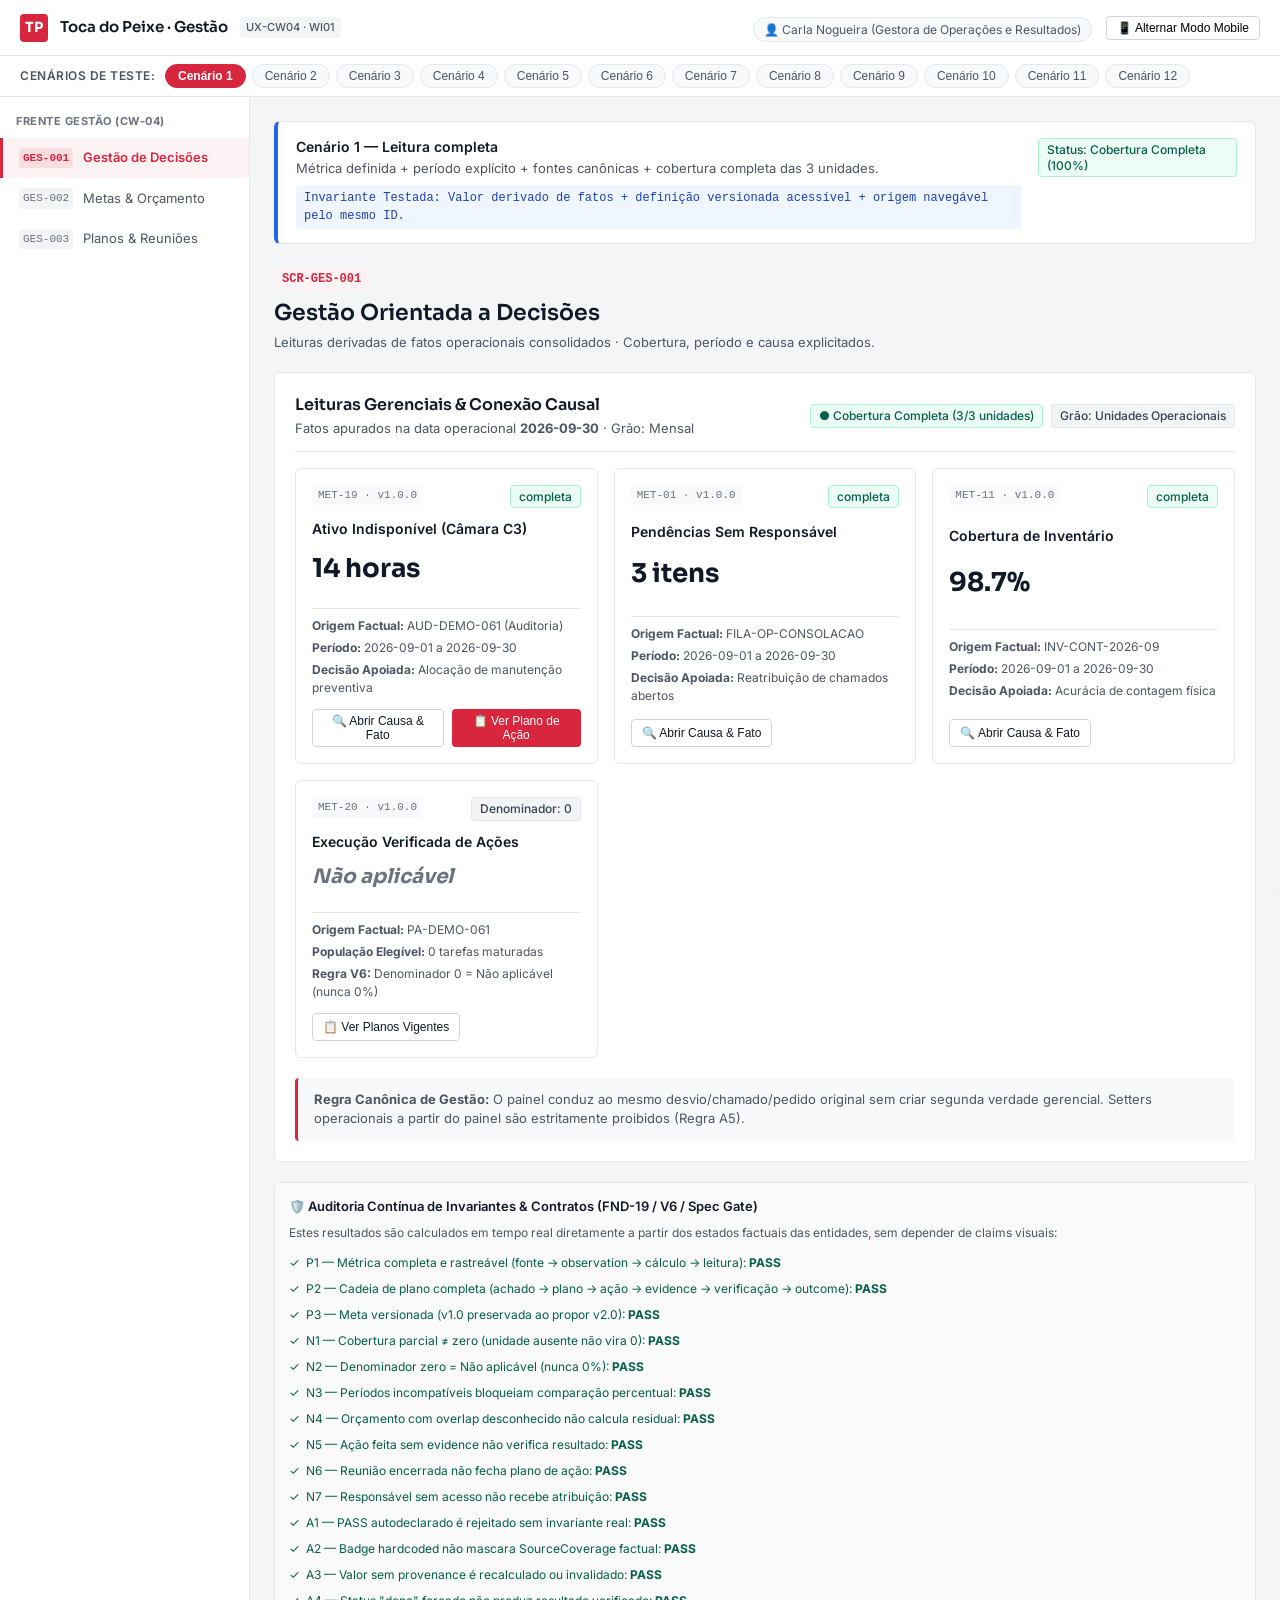
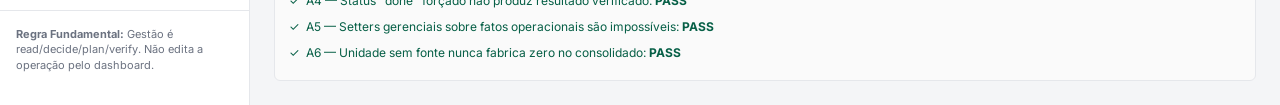
==== index.html @ 5479f74d "UX-CW04 WI01 management decision prototype and adversarial evidence" ====
<!DOCTYPE html>
<html lang="pt-BR">
<head>
  <meta charset="UTF-8">
  <meta name="viewport" content="width=device-width, initial-scale=1.0">
  <title>Toca do Peixe — Gestão Orientada a Decisões (UX-CW04 WI01)</title>
  <link rel="preconnect" href="https://fonts.googleapis.com">
  <link rel="preconnect" href="https://fonts.gstatic.com" crossorigin>
  <link href="https://fonts.googleapis.com/css2?family=Inter:wght@400;500;600;700&family=Sora:wght@500;600;700&display=swap" rel="stylesheet">
  <link rel="stylesheet" href="styles.css">
</head>
<body>
  <div class="app-container">
    <!-- Top Bar -->
    <header class="top-bar">
      <div class="brand-section">
        <div class="brand-logo">TP</div>
        <div class="brand-title">Toca do Peixe · Gestão</div>
        <span class="brand-badge">UX-CW04 · WI01</span>
      </div>
      <div class="top-controls">
        <div id="user-badge-container"></div>
        <button class="btn-view-toggle" id="btn-toggle-mobile" onclick="window.ManagementApp.toggleMobileView()">
          📱 Alternar Modo Mobile
        </button>
      </div>
    </header>

    <!-- Scenario Toolbar -->
    <section class="scenario-toolbar">
      <span class="scenario-label">Cenários de Teste:</span>
      <div class="scenario-chips" id="scenario-chips-container"></div>
    </section>

    <!-- Main Workspace -->
    <div class="main-wrapper">
      <!-- Sidebar Navigation -->
      <aside class="sidebar">
        <div class="nav-group-title">Frente Gestão (CW-04)</div>
        <nav>
          <a class="nav-item active" data-surface="SCR-GES-001" onclick="window.ManagementApp.navigateSurface('SCR-GES-001')">
            <span class="nav-code">GES-001</span>
            <span>Gestão de Decisões</span>
          </a>
          <a class="nav-item" data-surface="SCR-GES-002" onclick="window.ManagementApp.navigateSurface('SCR-GES-002')">
            <span class="nav-code">GES-002</span>
            <span>Metas & Orçamento</span>
          </a>
          <a class="nav-item" data-surface="SCR-GES-003" onclick="window.ManagementApp.navigateSurface('SCR-GES-003')">
            <span class="nav-code">GES-003</span>
            <span>Planos & Reuniões</span>
          </a>
        </nav>

        <div style="margin-top: auto; padding: 16px; border-top: 1px solid var(--border-subtle);">
          <div style="font-size: 11px; color: var(--fg-subtle); line-height: 1.4;">
            <strong>Regra Fundamental:</strong> Gestão é read/decide/plan/verify. Não edita a operação pelo dashboard.
          </div>
        </div>
      </aside>

      <!-- Content Area -->
      <main class="content-area">
        <!-- Scenario Banner -->
        <div id="scenario-banner-container"></div>

        <!-- Surface 1: SCR-GES-001 -->
        <section class="surface-view active" id="SCR-GES-001">
          <div class="surface-header">
            <span class="surface-code-tag">SCR-GES-001</span>
            <h1 class="surface-title">Gestão Orientada a Decisões</h1>
            <p class="surface-subtitle">Leituras derivadas de fatos operacionais consolidados · Cobertura, período e causa explicitados.</p>
          </div>
          <div id="ges-001-content"></div>
        </section>

        <!-- Surface 2: SCR-GES-002 -->
        <section class="surface-view" id="SCR-GES-002">
          <div class="surface-header">
            <span class="surface-code-tag">SCR-GES-002</span>
            <h1 class="surface-title">Metas, Orçamento e Resultados</h1>
            <p class="surface-subtitle">Decomposição financeira de META-DEMO-061 · Comparabilidade estrita e versionamento sem reescrita retroativa.</p>
          </div>
          <div id="ges-002-content"></div>
        </section>

        <!-- Surface 3: SCR-GES-003 -->
        <section class="surface-view" id="SCR-GES-003">
          <div class="surface-header">
            <span class="surface-code-tag">SCR-GES-003</span>
            <h1 class="surface-title">Planos de Ação e Reuniões</h1>
            <p class="surface-subtitle">Cadeia factual de PA-DEMO-061: Achado de Origem → Ação → Evidência → Verificação → Resultado.</p>
          </div>
          <div id="ges-003-content"></div>
        </section>

        <!-- Invariants & Authority Proof Box -->
        <div class="proof-box">
          <div class="proof-title">
            <span>🛡️ Auditoria Contínua de Invariantes & Contratos (FND-19 / V6 / Spec Gate)</span>
          </div>
          <p style="font-size: 12px; color: var(--fg-muted); margin-bottom: 8px;">
            Estes resultados são calculados em tempo real diretamente a partir dos estados factuais das entidades, sem depender de claims visuais:
          </p>
          <ul class="proof-list" id="invariants-list"></ul>
        </div>
      </main>
    </div>

    <!-- Contextual Slide-out Drawer for "Abrir Causa" -->
    <div class="drawer-overlay" id="drawer-overlay" onclick="window.ManagementApp.closeDrawer()"></div>
    <div class="drawer" id="contextual-drawer">
      <div class="drawer-header">
        <div class="drawer-title" id="drawer-title-text">Origem Factual</div>
        <button class="drawer-close" onclick="window.ManagementApp.closeDrawer()">&times;</button>
      </div>
      <div class="drawer-body" id="drawer-body-content"></div>
    </div>
  </div>

  <script src="app.js"></script>
</body>
</html>
---- styles.css ----
/* ==========================================================================
   Toca do Peixe — UX-CW04 WI01: Management Decision Prototype
   Faisca Works Product UI Kit v0.3 Foundation
   ========================================================================== */

:root {
  /* Primitive Colors & Neutral Canvas */
  --bg-canvas: #F4F5F7;
  --bg-surface: #FFFFFF;
  --bg-subtle: #F8F9FA;
  --bg-sidebar: #FFFFFF;
  --bg-overlay: rgba(15, 23, 42, 0.45);

  --border-subtle: #E5E7EB;
  --border-muted: #D1D5DB;
  --border-strong: #9CA3AF;

  --fg-default: #111827;
  --fg-muted: #4B5563;
  --fg-subtle: #6B7280;
  --fg-on-primary: #FFFFFF;

  /* Accent / Action */
  --primary-default: #D7263D; /* Faisca Brand Red */
  --primary-hover: #BA1A2F;
  --primary-subtle: #FDF2F4;
  --primary-subtle-fg: #D7263D;

  --blue-default: #2563EB;
  --blue-subtle: #EFF6FF;
  --blue-fg: #1D4ED8;

  --success-bg: #ECFDF5;
  --success-border: #A7F3D0;
  --success-fg: #065F46;

  --warning-bg: #FFFBEB;
  --warning-border: #FDE68A;
  --warning-fg: #92400E;

  --danger-bg: #FEF2F2;
  --danger-border: #FECACA;
  --danger-fg: #991B1B;

  --neutral-badge-bg: #F3F4F6;
  --neutral-badge-fg: #374151;

  /* Typography */
  --font-family-display: 'Sora', -apple-system, BlinkMacSystemFont, 'Segoe UI', Roboto, sans-serif;
  --font-family-sans: 'Inter', -apple-system, BlinkMacSystemFont, 'Segoe UI', Roboto, sans-serif;
  --font-family-mono: 'SFMono-Regular', Consolas, 'Liberation Mono', Menlo, Courier, monospace;

  /* Spacing & Radii */
  --radius-sm: 4px;
  --radius-md: 6px;
  --radius-lg: 8px;
  --radius-pill: 9999px;

  /* Header & Navigation */
  --header-height: 56px;
  --sidebar-width: 250px;
}

* {
  box-sizing: border-box;
  margin: 0;
  padding: 0;
}

body {
  font-family: var(--font-family-sans);
  background-color: var(--bg-canvas);
  color: var(--fg-default);
  line-height: 1.5;
  -webkit-font-smoothing: antialiased;
  min-height: 100vh;
}

/* App Layout */
.app-container {
  display: flex;
  min-height: 100vh;
  flex-direction: column;
}

/* Top App Bar */
.top-bar {
  height: var(--header-height);
  background-color: var(--bg-surface);
  border-bottom: 1px solid var(--border-subtle);
  display: flex;
  align-items: center;
  justify-content: space-between;
  padding: 0 20px;
  position: sticky;
  top: 0;
  z-index: 40;
}

.brand-section {
  display: flex;
  align-items: center;
  gap: 12px;
}

.brand-logo {
  width: 28px;
  height: 28px;
  background-color: var(--primary-default);
  color: #fff;
  border-radius: var(--radius-sm);
  display: flex;
  align-items: center;
  justify-content: center;
  font-weight: 700;
  font-family: var(--font-family-display);
  font-size: 14px;
}

.brand-title {
  font-family: var(--font-family-display);
  font-size: 15px;
  font-weight: 600;
  color: var(--fg-default);
}

.brand-badge {
  font-size: 11px;
  background: var(--neutral-badge-bg);
  color: var(--fg-muted);
  padding: 2px 6px;
  border-radius: var(--radius-sm);
  font-weight: 500;
}

.top-controls {
  display: flex;
  align-items: center;
  gap: 14px;
}

.user-badge {
  font-size: 12px;
  color: var(--fg-muted);
  background: var(--bg-subtle);
  border: 1px solid var(--border-subtle);
  padding: 4px 10px;
  border-radius: var(--radius-pill);
}

.btn-view-toggle {
  background: #fff;
  border: 1px solid var(--border-muted);
  padding: 4px 10px;
  border-radius: var(--radius-sm);
  font-size: 12px;
  cursor: pointer;
  display: flex;
  align-items: center;
  gap: 6px;
}
.btn-view-toggle:hover {
  background: var(--bg-subtle);
}

/* Scenario Toolbar */
.scenario-toolbar {
  background-color: #FFFFFF;
  border-bottom: 1px solid var(--border-subtle);
  padding: 8px 20px;
  display: flex;
  align-items: center;
  gap: 10px;
  overflow-x: auto;
  white-space: nowrap;
}

.scenario-label {
  font-size: 12px;
  font-weight: 600;
  color: var(--fg-muted);
  text-transform: uppercase;
  letter-spacing: 0.5px;
}

.scenario-chips {
  display: flex;
  gap: 6px;
}

.scenario-btn {
  background: var(--bg-subtle);
  border: 1px solid var(--border-subtle);
  border-radius: var(--radius-pill);
  padding: 4px 12px;
  font-size: 12px;
  font-weight: 500;
  color: var(--fg-muted);
  cursor: pointer;
  transition: all 0.15s ease;
}
.scenario-btn:hover {
  background: #E5E7EB;
  color: var(--fg-default);
}
.scenario-btn.active {
  background: var(--primary-default);
  color: #FFFFFF;
  border-color: var(--primary-default);
  font-weight: 600;
}

/* Main Workspace */
.main-wrapper {
  display: flex;
  flex: 1;
}

/* Sidebar */
.sidebar {
  width: var(--sidebar-width);
  background-color: var(--bg-sidebar);
  border-right: 1px solid var(--border-subtle);
  padding: 16px 0;
  display: flex;
  flex-direction: column;
}

.nav-group-title {
  font-size: 11px;
  font-weight: 700;
  text-transform: uppercase;
  color: var(--fg-subtle);
  padding: 0 16px 8px;
  letter-spacing: 0.5px;
}

.nav-item {
  display: flex;
  align-items: center;
  gap: 10px;
  padding: 10px 16px;
  font-size: 13px;
  color: var(--fg-muted);
  text-decoration: none;
  border-left: 3px solid transparent;
  cursor: pointer;
  transition: background 0.15s, color 0.15s;
}
.nav-item:hover {
  background-color: var(--bg-subtle);
  color: var(--fg-default);
}
.nav-item.active {
  background-color: var(--primary-subtle);
  color: var(--primary-default);
  border-left-color: var(--primary-default);
  font-weight: 600;
}

.nav-code {
  font-family: var(--font-family-mono);
  font-size: 11px;
  background: var(--neutral-badge-bg);
  padding: 2px 4px;
  border-radius: var(--radius-sm);
  color: var(--fg-subtle);
}
.nav-item.active .nav-code {
  background: rgba(215, 38, 61, 0.1);
  color: var(--primary-default);
}

/* Content Area */
.content-area {
  flex: 1;
  padding: 24px;
  max-width: 1200px;
  margin: 0 auto;
  width: 100%;
}

/* Surface Container */
.surface-view {
  display: none;
}
.surface-view.active {
  display: block;
}

/* Page Header */
.surface-header {
  margin-bottom: 20px;
}
.surface-code-tag {
  font-family: var(--font-family-mono);
  font-size: 12px;
  font-weight: 600;
  color: var(--primary-default);
  background: var(--primary-subtle);
  padding: 2px 8px;
  border-radius: var(--radius-sm);
  display: inline-block;
  margin-bottom: 6px;
}
.surface-title {
  font-family: var(--font-family-display);
  font-size: 22px;
  font-weight: 600;
  color: var(--fg-default);
}
.surface-subtitle {
  font-size: 13px;
  color: var(--fg-muted);
  margin-top: 4px;
}

/* Scenario Banner */
.scenario-banner {
  background: #FFFFFF;
  border: 1px solid var(--border-subtle);
  border-left: 4px solid var(--blue-default);
  border-radius: var(--radius-md);
  padding: 14px 18px;
  margin-bottom: 20px;
  display: flex;
  align-items: flex-start;
  justify-content: space-between;
  gap: 16px;
}
.scenario-banner-title {
  font-size: 14px;
  font-weight: 600;
  color: var(--fg-default);
}
.scenario-banner-desc {
  font-size: 13px;
  color: var(--fg-muted);
  margin-top: 2px;
}
.scenario-banner-contract {
  font-size: 12px;
  color: #1E40AF;
  background: #EFF6FF;
  padding: 4px 8px;
  border-radius: var(--radius-sm);
  display: inline-block;
  margin-top: 6px;
  font-family: var(--font-family-mono);
}

/* Cards & Surface Elements */
.card {
  background: var(--bg-surface);
  border: 1px solid var(--border-subtle);
  border-radius: var(--radius-md);
  padding: 20px;
  margin-bottom: 20px;
}

.card-header {
  display: flex;
  align-items: center;
  justify-content: space-between;
  margin-bottom: 16px;
  padding-bottom: 12px;
  border-bottom: 1px solid var(--border-subtle);
}
.card-title {
  font-family: var(--font-family-display);
  font-size: 16px;
  font-weight: 600;
  color: var(--fg-default);
  display: flex;
  align-items: center;
  gap: 8px;
}

/* Dimension Status Component */
.dimension-status {
  display: flex;
  flex-wrap: wrap;
  gap: 8px;
  align-items: center;
}

.badge {
  display: inline-flex;
  align-items: center;
  gap: 5px;
  padding: 3px 8px;
  border-radius: var(--radius-sm);
  font-size: 12px;
  font-weight: 500;
  line-height: 1.3;
}

.badge-success {
  background: var(--success-bg);
  border: 1px solid var(--success-border);
  color: var(--success-fg);
}
.badge-warning {
  background: var(--warning-bg);
  border: 1px solid var(--warning-border);
  color: var(--warning-fg);
}
.badge-danger {
  background: var(--danger-bg);
  border: 1px solid var(--danger-border);
  color: var(--danger-fg);
}
.badge-neutral {
  background: var(--neutral-badge-bg);
  border: 1px solid var(--border-subtle);
  color: var(--neutral-badge-fg);
}
.badge-blue {
  background: var(--blue-subtle);
  border: 1px solid #BFDBFE;
  color: var(--blue-fg);
}

/* Metrics Grid */
.metrics-grid {
  display: grid;
  grid-template-columns: repeat(auto-fit, minmax(280px, 1fr));
  gap: 16px;
  margin-bottom: 20px;
}

.metric-card {
  background: var(--bg-surface);
  border: 1px solid var(--border-subtle);
  border-radius: var(--radius-md);
  padding: 16px;
  display: flex;
  flex-direction: column;
  justify-content: space-between;
  position: relative;
  transition: border-color 0.15s ease;
}
.metric-card:hover {
  border-color: var(--border-muted);
}
.metric-card-header {
  display: flex;
  align-items: flex-start;
  justify-content: space-between;
  gap: 8px;
  margin-bottom: 10px;
}
.metric-id-tag {
  font-family: var(--font-family-mono);
  font-size: 11px;
  color: var(--fg-subtle);
  background: var(--bg-subtle);
  padding: 2px 6px;
  border-radius: var(--radius-sm);
}
.metric-name {
  font-size: 14px;
  font-weight: 600;
  color: var(--fg-default);
}
.metric-value-box {
  margin: 10px 0;
}
.metric-value {
  font-family: var(--font-family-display);
  font-size: 26px;
  font-weight: 700;
  color: var(--fg-default);
}
.metric-value.na {
  color: var(--fg-subtle);
  font-size: 20px;
  font-style: italic;
}
.metric-meta {
  font-size: 12px;
  color: var(--fg-muted);
  display: flex;
  flex-direction: column;
  gap: 4px;
  margin-top: 10px;
  border-top: 1px solid var(--border-subtle);
  padding-top: 8px;
}

.metric-actions {
  display: flex;
  gap: 8px;
  margin-top: 12px;
}

/* Buttons */
.btn {
  display: inline-flex;
  align-items: center;
  justify-content: center;
  gap: 6px;
  padding: 8px 14px;
  border-radius: var(--radius-sm);
  font-size: 13px;
  font-weight: 500;
  cursor: pointer;
  border: 1px solid transparent;
  transition: background 0.15s ease, border-color 0.15s ease;
  min-height: 36px;
}
.btn-primary {
  background: var(--primary-default);
  color: #fff;
}
.btn-primary:hover {
  background: var(--primary-hover);
}
.btn-secondary {
  background: #fff;
  border-color: var(--border-muted);
  color: var(--fg-default);
}
.btn-secondary:hover {
  background: var(--bg-subtle);
}
.btn-sm {
  padding: 4px 10px;
  font-size: 12px;
  min-height: 28px;
}

/* Tables */
.table-responsive {
  overflow-x: auto;
}
.data-table {
  width: 100%;
  border-collapse: collapse;
  text-align: left;
  font-size: 13px;
}
.data-table th {
  background: var(--bg-subtle);
  color: var(--fg-muted);
  font-weight: 600;
  padding: 10px 12px;
  border-bottom: 1px solid var(--border-subtle);
  font-size: 12px;
  text-transform: uppercase;
  letter-spacing: 0.5px;
}
.data-table td {
  padding: 12px;
  border-bottom: 1px solid var(--border-subtle);
  color: var(--fg-default);
}
.data-table tr:hover td {
  background-color: #FAFAFA;
}

/* Contextual Slide-out Drawer */
.drawer-overlay {
  position: fixed;
  inset: 0;
  background: var(--bg-overlay);
  z-index: 90;
  display: none;
}
.drawer-overlay.active {
  display: block;
}

.drawer {
  position: fixed;
  top: 0;
  right: -500px;
  width: 480px;
  max-width: 90vw;
  height: 100vh;
  background: #FFFFFF;
  box-shadow: -4px 0 20px rgba(0, 0, 0, 0.1);
  z-index: 100;
  display: flex;
  flex-direction: column;
  transition: right 0.25s ease-in-out;
}
.drawer.open {
  right: 0;
}

.drawer-header {
  padding: 16px 20px;
  border-bottom: 1px solid var(--border-subtle);
  display: flex;
  align-items: center;
  justify-content: space-between;
}
.drawer-title {
  font-family: var(--font-family-display);
  font-size: 16px;
  font-weight: 600;
}
.drawer-close {
  background: none;
  border: none;
  font-size: 20px;
  cursor: pointer;
  color: var(--fg-muted);
}
.drawer-body {
  padding: 20px;
  overflow-y: auto;
  flex: 1;
}

.drawer-section {
  margin-bottom: 18px;
}
.drawer-section-title {
  font-size: 12px;
  font-weight: 700;
  text-transform: uppercase;
  color: var(--fg-subtle);
  margin-bottom: 6px;
  letter-spacing: 0.5px;
}

.drawer-fact-box {
  background: var(--bg-subtle);
  border: 1px solid var(--border-subtle);
  border-radius: var(--radius-sm);
  padding: 12px;
  font-family: var(--font-family-mono);
  font-size: 12px;
  color: var(--fg-default);
  line-height: 1.6;
}

/* Invariant Proof Box */
.proof-box {
  background: #FAFAFA;
  border: 1px solid var(--border-subtle);
  border-radius: var(--radius-md);
  padding: 14px;
  margin-top: 14px;
}
.proof-title {
  font-size: 13px;
  font-weight: 600;
  color: var(--fg-default);
  margin-bottom: 8px;
  display: flex;
  align-items: center;
  gap: 6px;
}
.proof-list {
  list-style: none;
  font-size: 12px;
}
.proof-item {
  display: flex;
  align-items: center;
  gap: 6px;
  padding: 4px 0;
}
.proof-item.pass {
  color: var(--success-fg);
}
.proof-item.fail {
  color: var(--danger-fg);
  font-weight: 600;
}

/* Mobile Frame Simulation */
.mobile-mode-container {
  max-width: 390px !important;
  margin: 0 auto;
  border: 1px solid var(--border-muted);
  box-shadow: 0 4px 20px rgba(0,0,0,0.08);
  border-radius: 16px;
  background: #fff;
  overflow-x: hidden;
}

/* Strict mobile styles */
@media (max-width: 768px) {
  .sidebar {
    display: none;
  }
  .content-area {
    padding: 16px;
    max-width: 100vw;
    overflow-x: hidden;
  }
  .metrics-grid {
    grid-template-columns: 1fr;
  }
  .drawer {
    width: 100vw;
    max-width: 100vw;
  }
  .btn {
    min-height: 44px; /* Touch target requirement */
  }
}
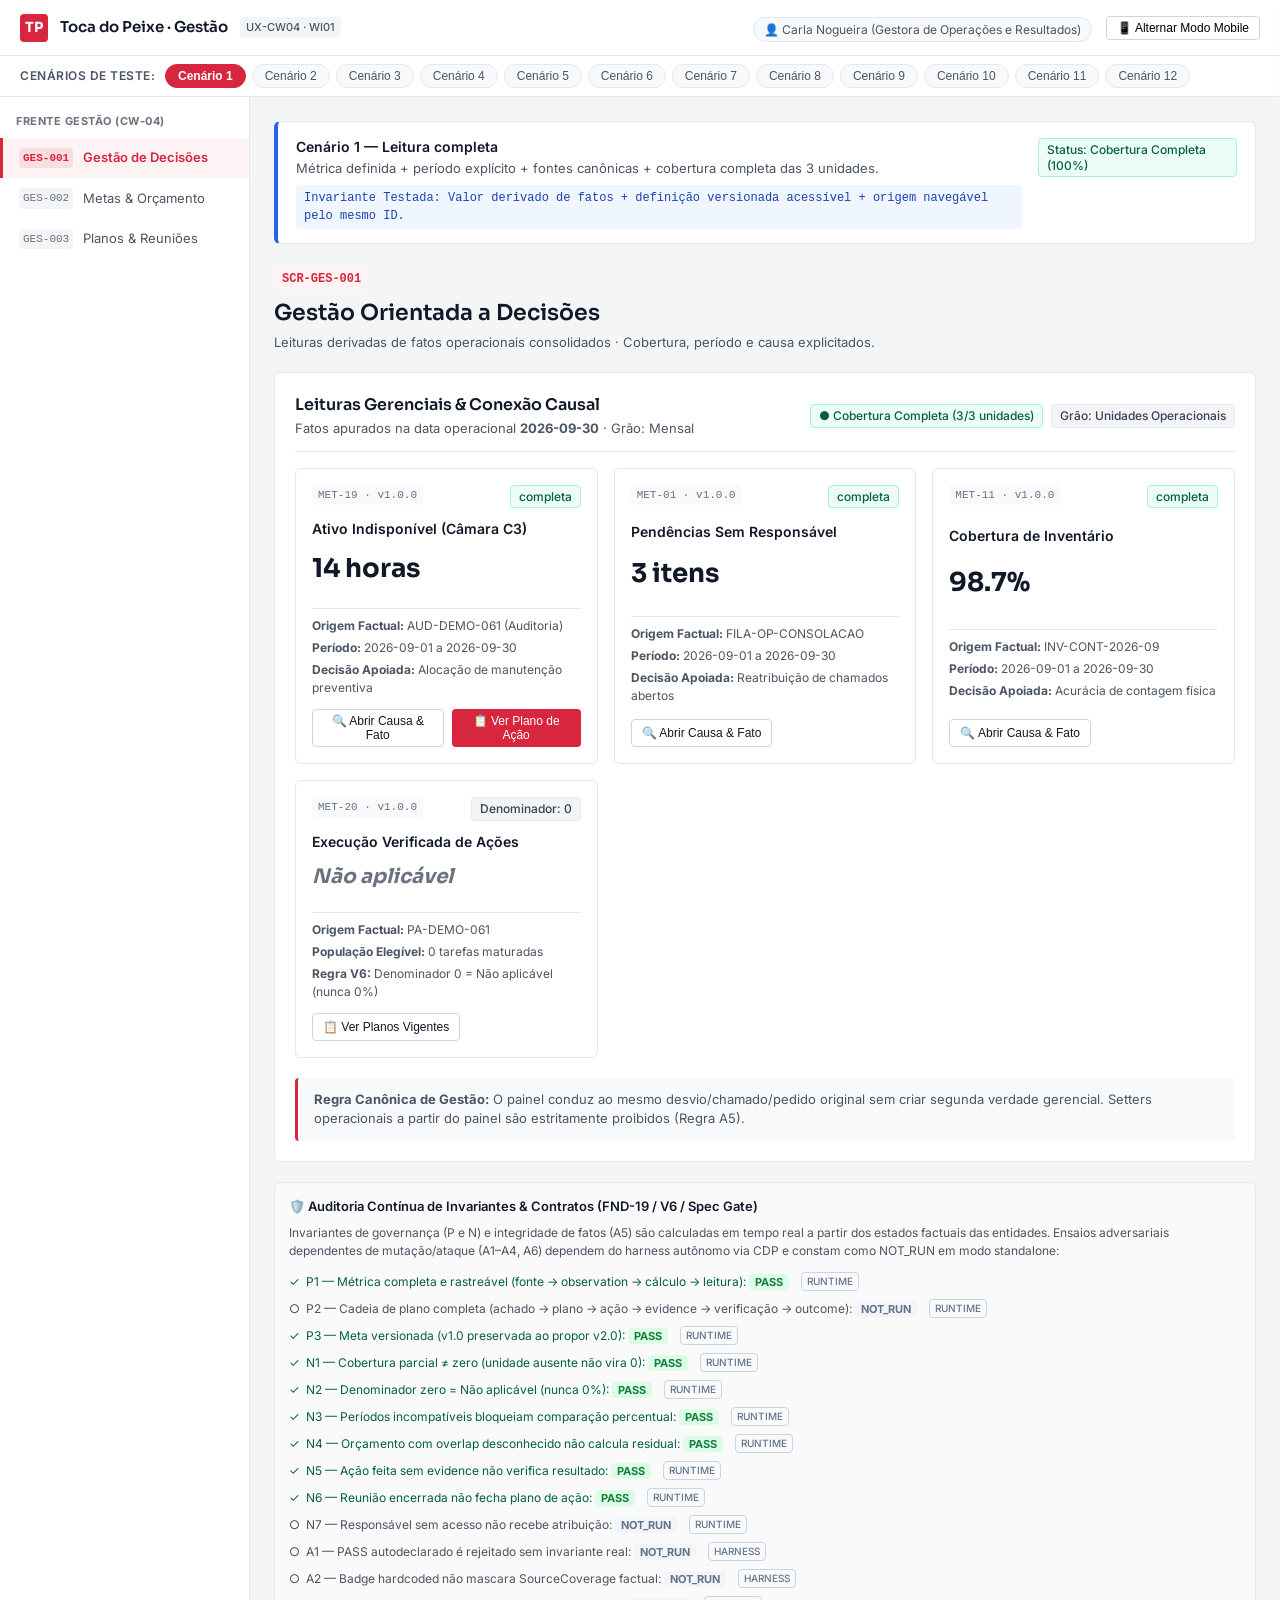
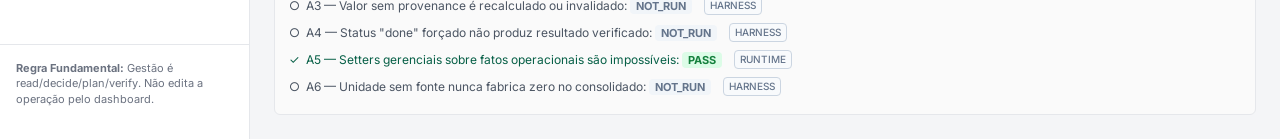
==== commit a2bf78de: "test(cw04): remove hardcoded proof pass states" ====
--- a/index.html
+++ b/index.html
@@ -100,7 +100,7 @@
             <span>🛡️ Auditoria Contínua de Invariantes & Contratos (FND-19 / V6 / Spec Gate)</span>
           </div>
           <p style="font-size: 12px; color: var(--fg-muted); margin-bottom: 8px;">
-            Estes resultados são calculados em tempo real diretamente a partir dos estados factuais das entidades, sem depender de claims visuais:
+            Invariantes de governança (P e N) e integridade de fatos (A5) são calculadas em tempo real a partir dos estados factuais das entidades. Ensaios adversariais dependentes de mutação/ataque (A1–A4, A6) dependem do harness autônomo via CDP e constam como NOT_RUN em modo standalone:
           </p>
           <ul class="proof-list" id="invariants-list"></ul>
         </div>
--- a/styles.css
+++ b/styles.css
@@ -667,9 +667,44 @@
 .proof-item.pass {
   color: var(--success-fg);
 }
+.proof-item.pass strong {
+  color: #15803D;
+  background: #DCFCE7;
+  padding: 1px 6px;
+  border-radius: 4px;
+  font-size: 11px;
+}
 .proof-item.fail {
   color: var(--danger-fg);
   font-weight: 600;
+}
+.proof-item.fail strong {
+  color: #B91C1C;
+  background: #FEE2E2;
+  padding: 1px 6px;
+  border-radius: 4px;
+  font-size: 11px;
+}
+.proof-item.not-run {
+  color: var(--fg-muted);
+}
+.proof-item.not-run strong {
+  color: #64748B;
+  background: #F1F5F9;
+  padding: 1px 6px;
+  border-radius: 4px;
+  font-size: 11px;
+}
+.proof-source-tag {
+  font-size: 10px;
+  padding: 1px 5px;
+  border-radius: 4px;
+  background: #F8FAFC;
+  border: 1px solid #CBD5E1;
+  color: #64748B;
+  text-transform: uppercase;
+  font-weight: 500;
+  margin-left: 6px;
 }
 
 /* Mobile Frame Simulation */
